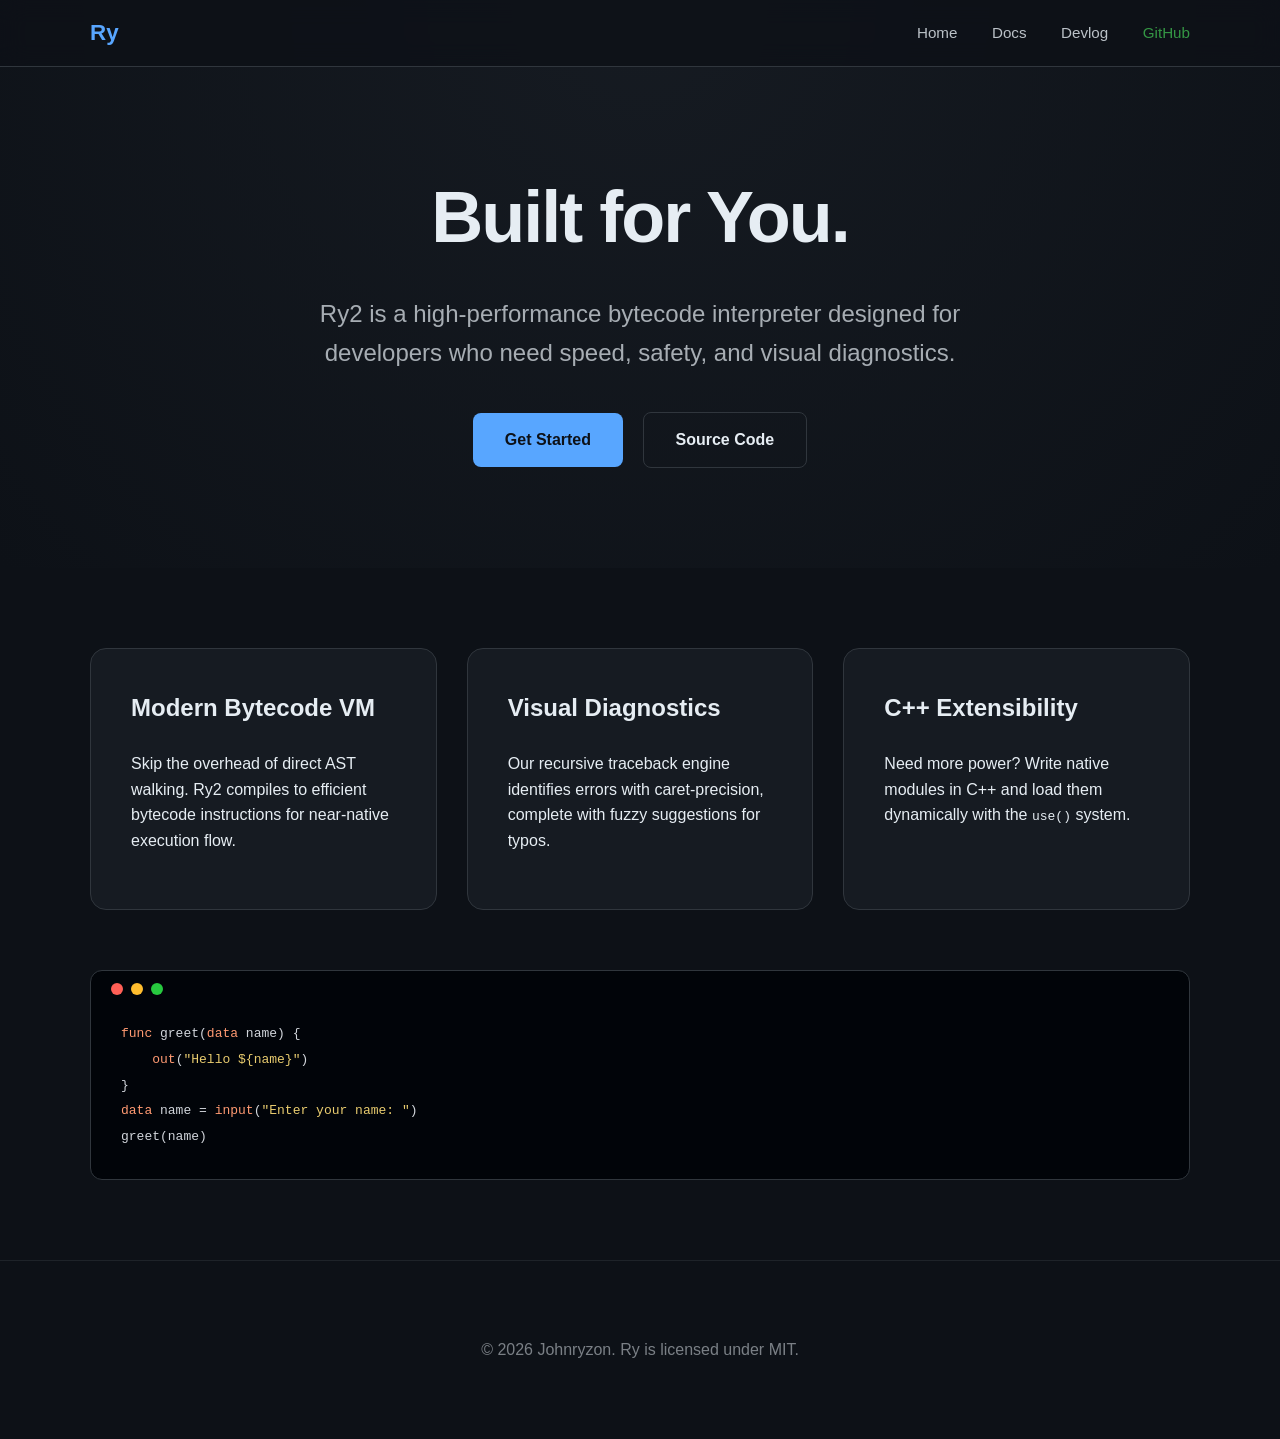
==== index.html @ 28b112de "Initial commit" ====
<!doctype html>
<html lang="en">
  <head>
    <meta charset="UTF-8" />
    <meta name="viewport" content="width=device-width, initial-scale=1.0" />
    <link rel="stylesheet" href="styles/style.css" />
    <title>Ry | The Friendly Interpreter</title>
  </head>
  <body>
    <nav>
      <div class="nav-content">
        <a href="index.html" class="logo">Ry</a>
        <div class="nav-links">
          <a href="index.html">Home</a>
          <a href="docs/index.html">Docs</a>
          <a href="blog/index.html">Devlog</a>
          <a
            href="https://github.com/johnryzon123/Ry2"
            style="color: var(--success)"
            >GitHub</a
          >
        </div>
      </div>
    </nav>

    <header class="hero">
      <h1>Built for You.</h1>
      <p class="tagline">
        Ry2 is a high-performance bytecode interpreter designed for developers
        who need speed, safety, and visual diagnostics.
      </p>
      <div class="cta-group">
        <a href="docs/index.html" class="btn btn-primary">Get Started</a>
        <a href="https://github.com/johnryzon123/Ry2" class="btn btn-secondary"
          >Source Code</a
        >
      </div>
    </header>

    <div class="container">
      <div class="grid">
        <div class="card">
          <h3>Modern Bytecode VM</h3>
          <p>
            Skip the overhead of direct AST walking. Ry2 compiles to efficient
            bytecode instructions for near-native execution flow.
          </p>
        </div>
        <div class="card">
          <h3>Visual Diagnostics</h3>
          <p>
            Our recursive traceback engine identifies errors with
            caret-precision, complete with fuzzy suggestions for typos.
          </p>
        </div>
        <div class="card">
          <h3>C++ Extensibility</h3>
          <p>
            Need more power? Write native modules in C++ and load them
            dynamically with the <code>use()</code> system.
          </p>
        </div>
      </div>

      <div class="code-box">
        <div class="code-header">
          <div class="dot" style="background: #ff5f56"></div>
          <div class="dot" style="background: #ffbd2e"></div>
          <div class="dot" style="background: #27c93f"></div>
        </div>
        <pre><code><span class="keyword">func</span> greet(<span class="keyword">data</span> name) {
    <span class="keyword">out</span>(<span class="string">"Hello ${name}"</span>)
}
<span class="keyword">data</span> name = <span class="keyword">input</span>(<snap class="string">"Enter your name: "</snap>)
greet(name)
</code></pre>
      </div>
    </div>

    <footer>
      <p>&copy; 2026 Johnryzon. Ry is licensed under MIT.</p>
    </footer>
  </body>
</html>
---- styles/style.css ----
:root {
  --bg: #0d1117;
  --card: #161b22;
  --text: #e6edf3;
  --accent: #58a6ff;
  --code-bg: #010409;
  --border: #30363d;
  --success: #3fb950;
}
body {
  font-family:
    -apple-system, BlinkMacSystemFont, "Segoe UI", Helvetica, Arial, sans-serif;
  background-color: var(--bg);
  color: var(--text);
  margin: 0;
  line-height: 1.6;
}

/* Modern Navigation */
nav {
  position: fixed;
  top: 0;
  width: 100%;
  background: rgba(13, 17, 23, 0.8);
  backdrop-filter: blur(12px);
  border-bottom: 1px solid var(--border);
  z-index: 1000;
}
.nav-content {
  max-width: 1100px;
  margin: 0 auto;
  display: flex;
  justify-content: space-between;
  align-items: center;
  padding: 15px 20px;
}
.logo {
  font-weight: 800;
  font-size: 1.4rem;
  color: var(--accent);
  text-decoration: none;
}
.nav-links a {
  color: var(--text);
  text-decoration: none;
  margin-left: 30px;
  font-size: 0.95rem;
  opacity: 0.8;
  transition: 0.2s;
}
.nav-links a:hover {
  opacity: 1;
  color: var(--accent);
}

/* Hero Section */
.hero {
  padding: 160px 20px 100px 20px;
  text-align: center;
  background: radial-gradient(circle at top, #161b22 0%, #0d1117 100%);
}
h1 {
  font-size: 4.5rem;
  margin: 0;
  letter-spacing: -2px;
}
.tagline {
  font-size: 1.5rem;
  opacity: 0.7;
  margin: 20px 0;
  max-width: 700px;
  margin-left: auto;
  margin-right: auto;
}

/* CTA Buttons */
.cta-group {
  margin-top: 40px;
}
.btn {
  padding: 14px 32px;
  border-radius: 8px;
  text-decoration: none;
  font-weight: 600;
  display: inline-block;
  transition: 0.2s;
}
.btn-primary {
  background: var(--accent);
  color: #0d1117;
  margin-right: 15px;
}
.btn-secondary {
  border: 1px solid var(--border);
  color: var(--text);
}
.btn:hover {
  transform: translateY(-3px);
  box-shadow: 0 10px 20px rgba(0, 0, 0, 0.3);
}

/* Feature Grid */
.container {
  max-width: 1100px;
  margin: 0 auto;
  padding: 80px 20px;
}
.grid {
  display: grid;
  grid-template-columns: repeat(auto-fit, minmax(300px, 1fr));
  gap: 30px;
}
.card {
  background: var(--card);
  padding: 40px;
  border-radius: 16px;
  border: 1px solid var(--border);
  transition: 0.3s;
}
.card:hover {
  border-color: var(--accent);
}
.card h3 {
  margin-top: 0;
  font-size: 1.5rem;
}

/* Code Sample */
.code-box {
  background: var(--code-bg);
  border-radius: 12px;
  padding: 30px;
  border: 1px solid var(--border);
  margin-top: 60px;
  text-align: left;
  position: relative;
}
.code-header {
  position: absolute;
  top: 12px;
  left: 20px;
  display: flex;
  gap: 8px;
}
.dot {
  width: 12px;
  height: 12px;
  border-radius: 50%;
}
pre {
  font-family: "Fira Code", monospace;
  margin: 20px 0 0 0;
  color: #d1d5db;
}
.keyword {
  color: #ff9a72;
}
.func {
  color: #d2a8ff;
}
.string {
  color: #e9cc6f;
}

footer {
  text-align: center;
  padding: 60px;
  border-top: 1px solid var(--border);
  opacity: 0.5;
}
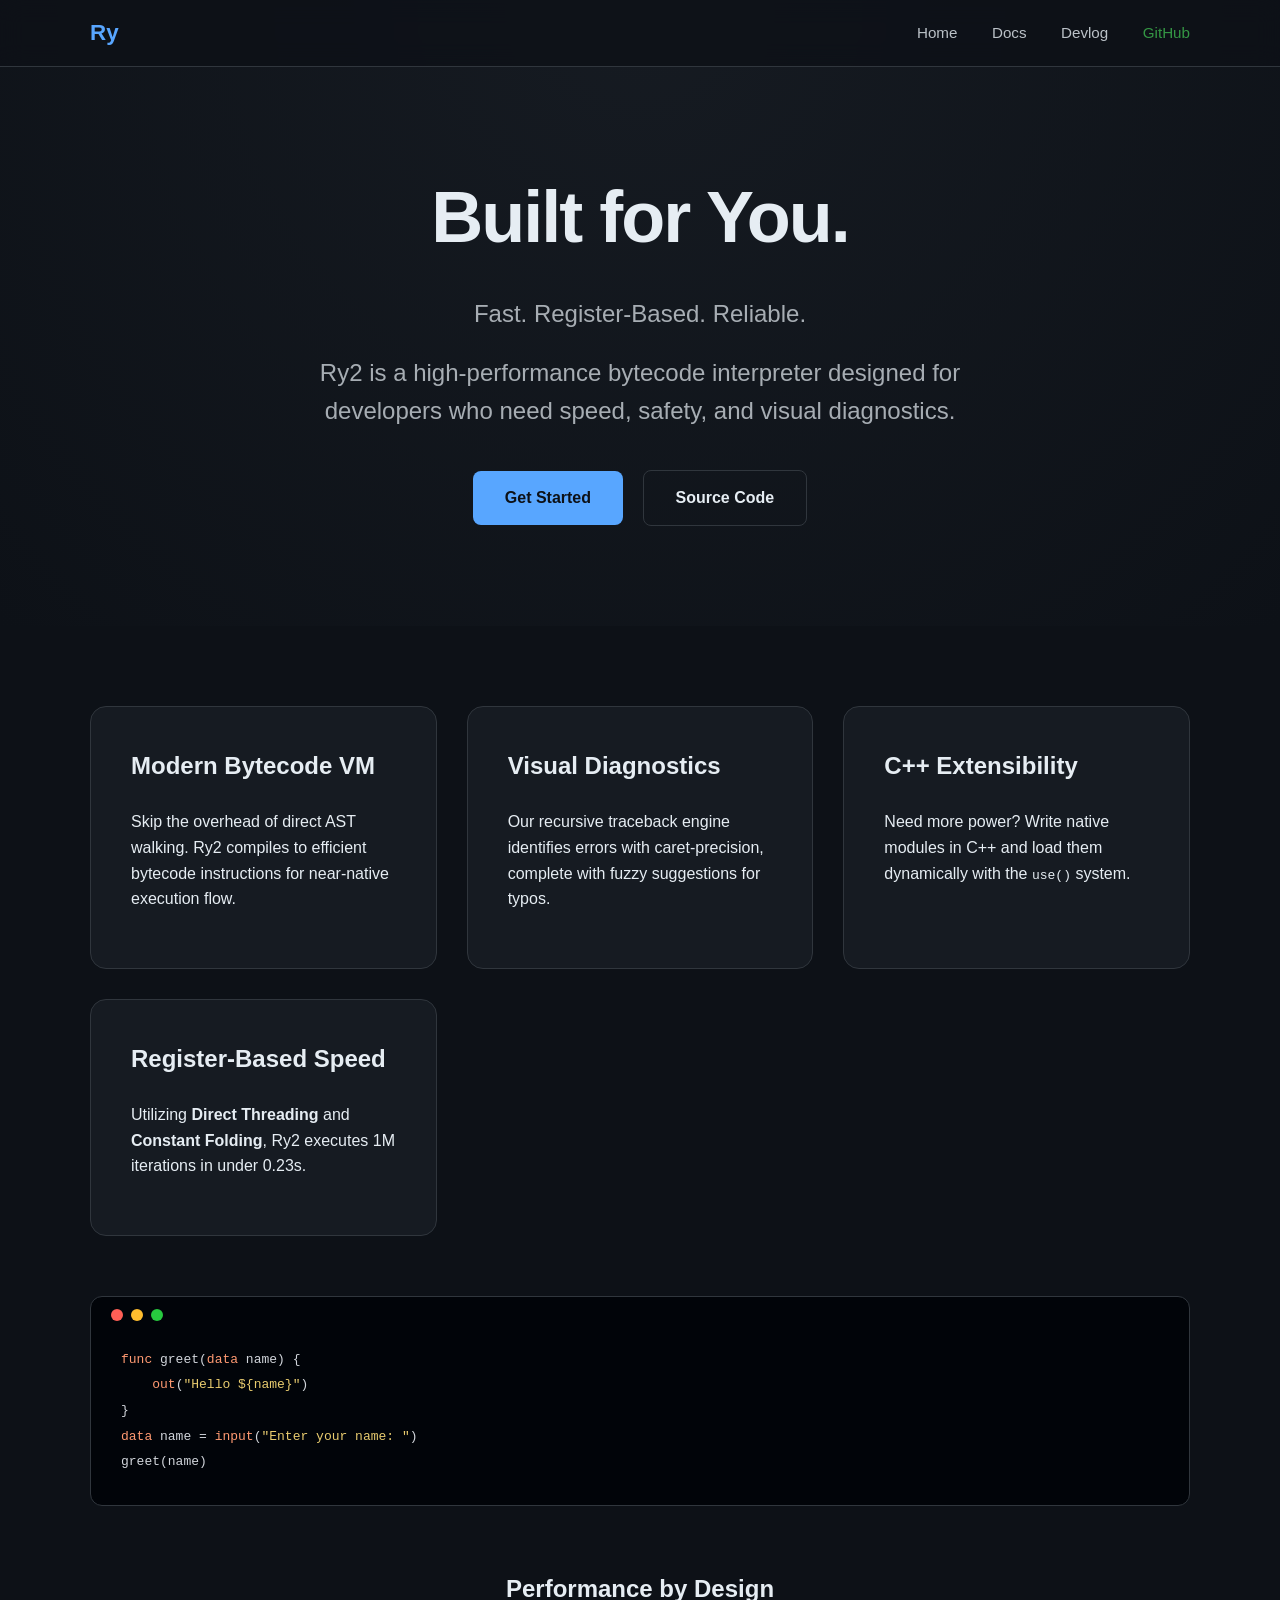
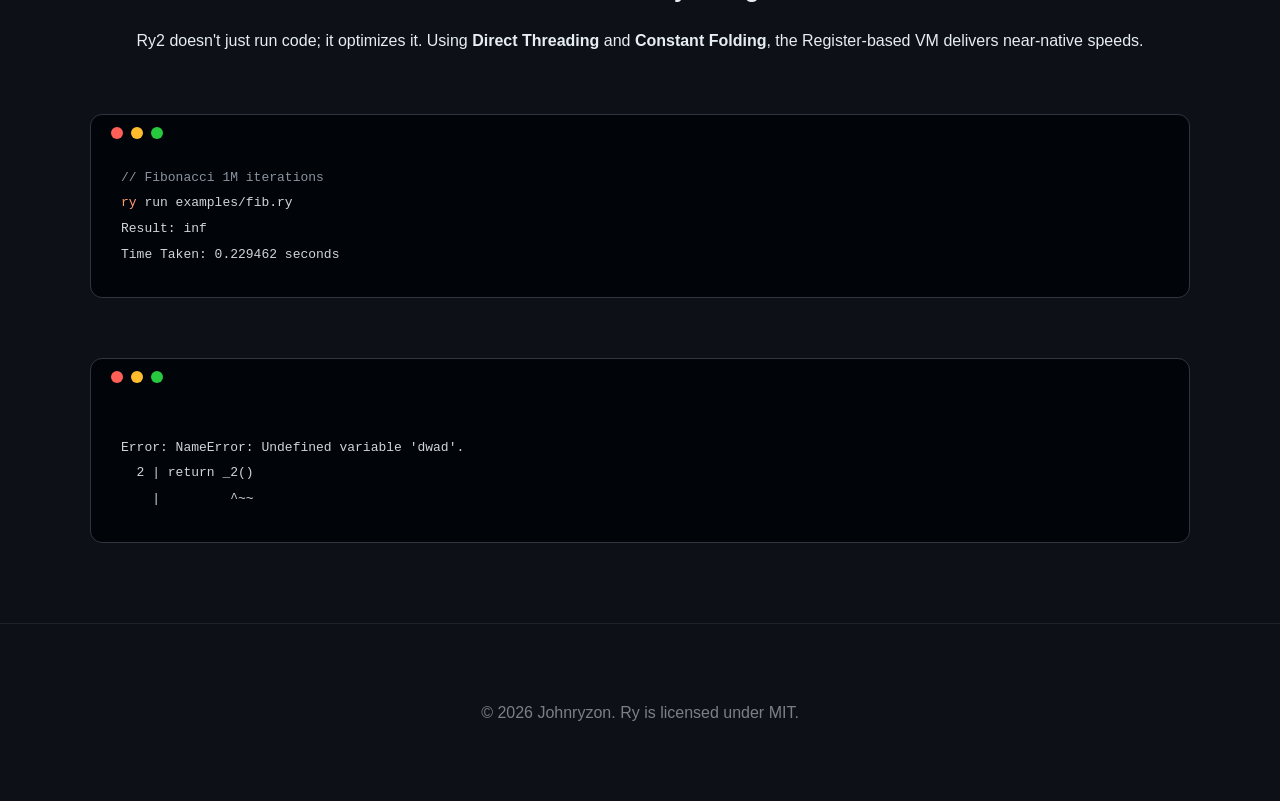
==== commit e73b7779: "Added documentation for Ry" ====
--- a/index.html
+++ b/index.html
@@ -4,7 +4,7 @@
     <meta charset="UTF-8" />
     <meta name="viewport" content="width=device-width, initial-scale=1.0" />
     <link rel="stylesheet" href="styles/style.css" />
-    <title>Ry | The Friendly Interpreter</title>
+    <title>Ry | Home</title>
   </head>
   <body>
     <nav>
@@ -25,6 +25,7 @@
 
     <header class="hero">
       <h1>Built for You.</h1>
+      <p class="tagline">Fast. Register-Based. Reliable.</p>
       <p class="tagline">
         Ry2 is a high-performance bytecode interpreter designed for developers
         who need speed, safety, and visual diagnostics.
@@ -60,8 +61,15 @@
             dynamically with the <code>use()</code> system.
           </p>
         </div>
+        <div class="card">
+          <h3>Register-Based Speed</h3>
+          <p>
+            Utilizing <strong>Direct Threading</strong> and
+            <strong>Constant Folding</strong>, Ry2 executes 1M iterations in
+            under 0.23s.
+          </p>
+        </div>
       </div>
-
       <div class="code-box">
         <div class="code-header">
           <div class="dot" style="background: #ff5f56"></div>
@@ -71,10 +79,42 @@
         <pre><code><span class="keyword">func</span> greet(<span class="keyword">data</span> name) {
     <span class="keyword">out</span>(<span class="string">"Hello ${name}"</span>)
 }
-<span class="keyword">data</span> name = <span class="keyword">input</span>(<snap class="string">"Enter your name: "</snap>)
+<span class="keyword">data</span> name = <span class="keyword">input</span>(<span class="string">"Enter your name: "</span>)
 greet(name)
 </code></pre>
       </div>
+      <section class="benchmarks" style="margin-top: 4rem; text-align: center">
+        <h2>Performance by Design</h2>
+        <p>
+          Ry2 doesn't just run code; it optimizes it. Using
+          <strong>Direct Threading</strong> and
+          <strong>Constant Folding</strong>, the Register-based VM delivers
+          near-native speeds.
+        </p>
+
+        <div class="code-box">
+          <div class="code-header">
+            <div class="dot" style="background: #ff5f56"></div>
+            <div class="dot" style="background: #ffbd2e"></div>
+            <div class="dot" style="background: #27c93f"></div>
+          </div>
+          <pre><code><span class="comment">// Fibonacci 1M iterations</span>
+<span class="keyword">ry</span> run examples/fib.ry
+<span class="success">Result: inf</span>
+<span class="success">Time Taken: 0.229462 seconds</span></code></pre>
+        </div>
+        <div class="code-box">
+          <div class="code-header">
+            <div class="dot" style="background: #ff5f56"></div>
+            <div class="dot" style="background: #ffbd2e"></div>
+            <div class="dot" style="background: #27c93f"></div>
+          </div>
+          <pre><code>
+<span class="error">Error: NameError: Undefined variable 'dwad'.</span>
+  2 | return _2()
+    |         <span class="error">^~~</span></code></pre>
+        </div>
+      </section>
     </div>
 
     <footer>
--- a/styles/style.css
+++ b/styles/style.css
@@ -161,6 +161,56 @@
 .string {
   color: #e9cc6f;
 }
+.comment {
+  color: #8b949e; /* GitHub's comment gray */
+}
+
+/* Docs Layout */
+.docs-layout {
+  display: grid;
+  grid-template-columns: 240px 1fr;
+  gap: 60px;
+}
+.sidebar h4 {
+  font-size: 0.9rem;
+  text-transform: uppercase;
+  letter-spacing: 1px;
+  opacity: 0.5;
+  margin-top: 30px;
+  margin-bottom: 15px;
+}
+.sidebar a {
+  display: block;
+  color: var(--text);
+  text-decoration: none;
+  padding: 8px 0;
+  opacity: 0.8;
+  transition: 0.2s;
+}
+.sidebar a:hover {
+  opacity: 1;
+  color: var(--accent);
+}
+.sidebar a.active {
+  color: var(--accent);
+  font-weight: 600;
+  opacity: 1;
+}
+.sidebar hr {
+  border: 0;
+  border-top: 1px solid var(--border);
+  margin: 20px 0;
+}
+.docs-content h2 {
+  font-size: 2.5rem;
+  border-bottom: 1px solid var(--border);
+  padding-bottom: 15px;
+  margin-top: 0;
+}
+.docs-content h3 {
+  font-size: 1.8rem;
+  margin-top: 40px;
+}
 
 footer {
   text-align: center;
